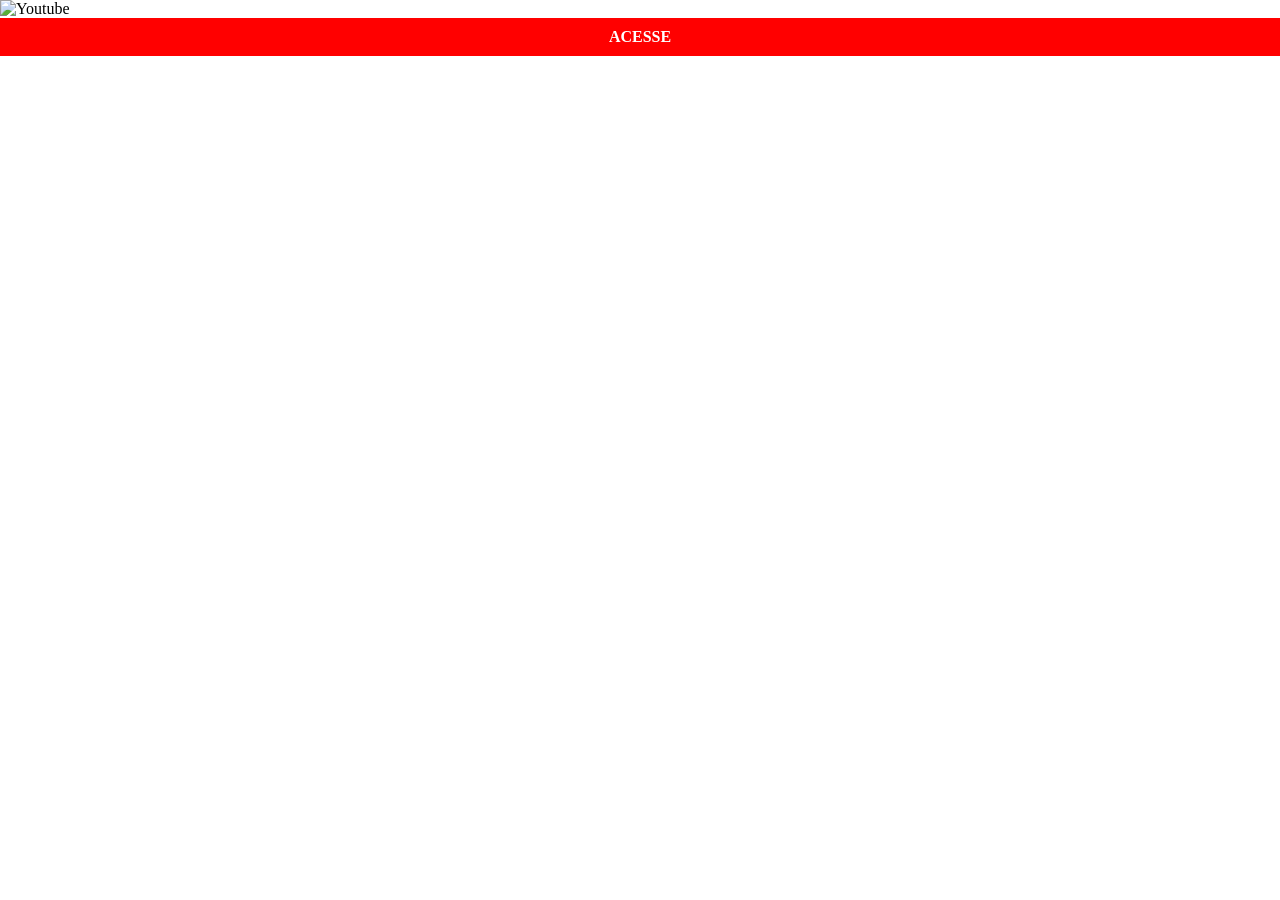
==== youtube.html @ 306395ea "paginas sociais" ====
<!DOCTYPE html>
<html lang="pt-br">
<head>
    <meta charset="UTF-8">
    <meta name="viewport" content="width=device-width, initial-scale=1.0">
    <title>Youtube</title>
    <link rel="stylesheet" href="estilo/social.css">
</head>
<body>
    <img src="imagens/tela-youtube.png" alt="Youtube">
    <a href="https://www.youtube.com/@DeiveLeonardoo" target="_blank">ACESSE</a>
</body>
</html>
---- estilo/social.css ----
@charset "UTF-8";

* {
    margin: 0;
    padding: 0;
}

img {
    width: 100vw;
}

a {
    display: block;
    background-color: red;
    color: white;
    padding: 10px;
    text-align: center;
    font-weight: bolder;
    text-decoration: none;
}

a:hover {
    background-color: darkred;
}
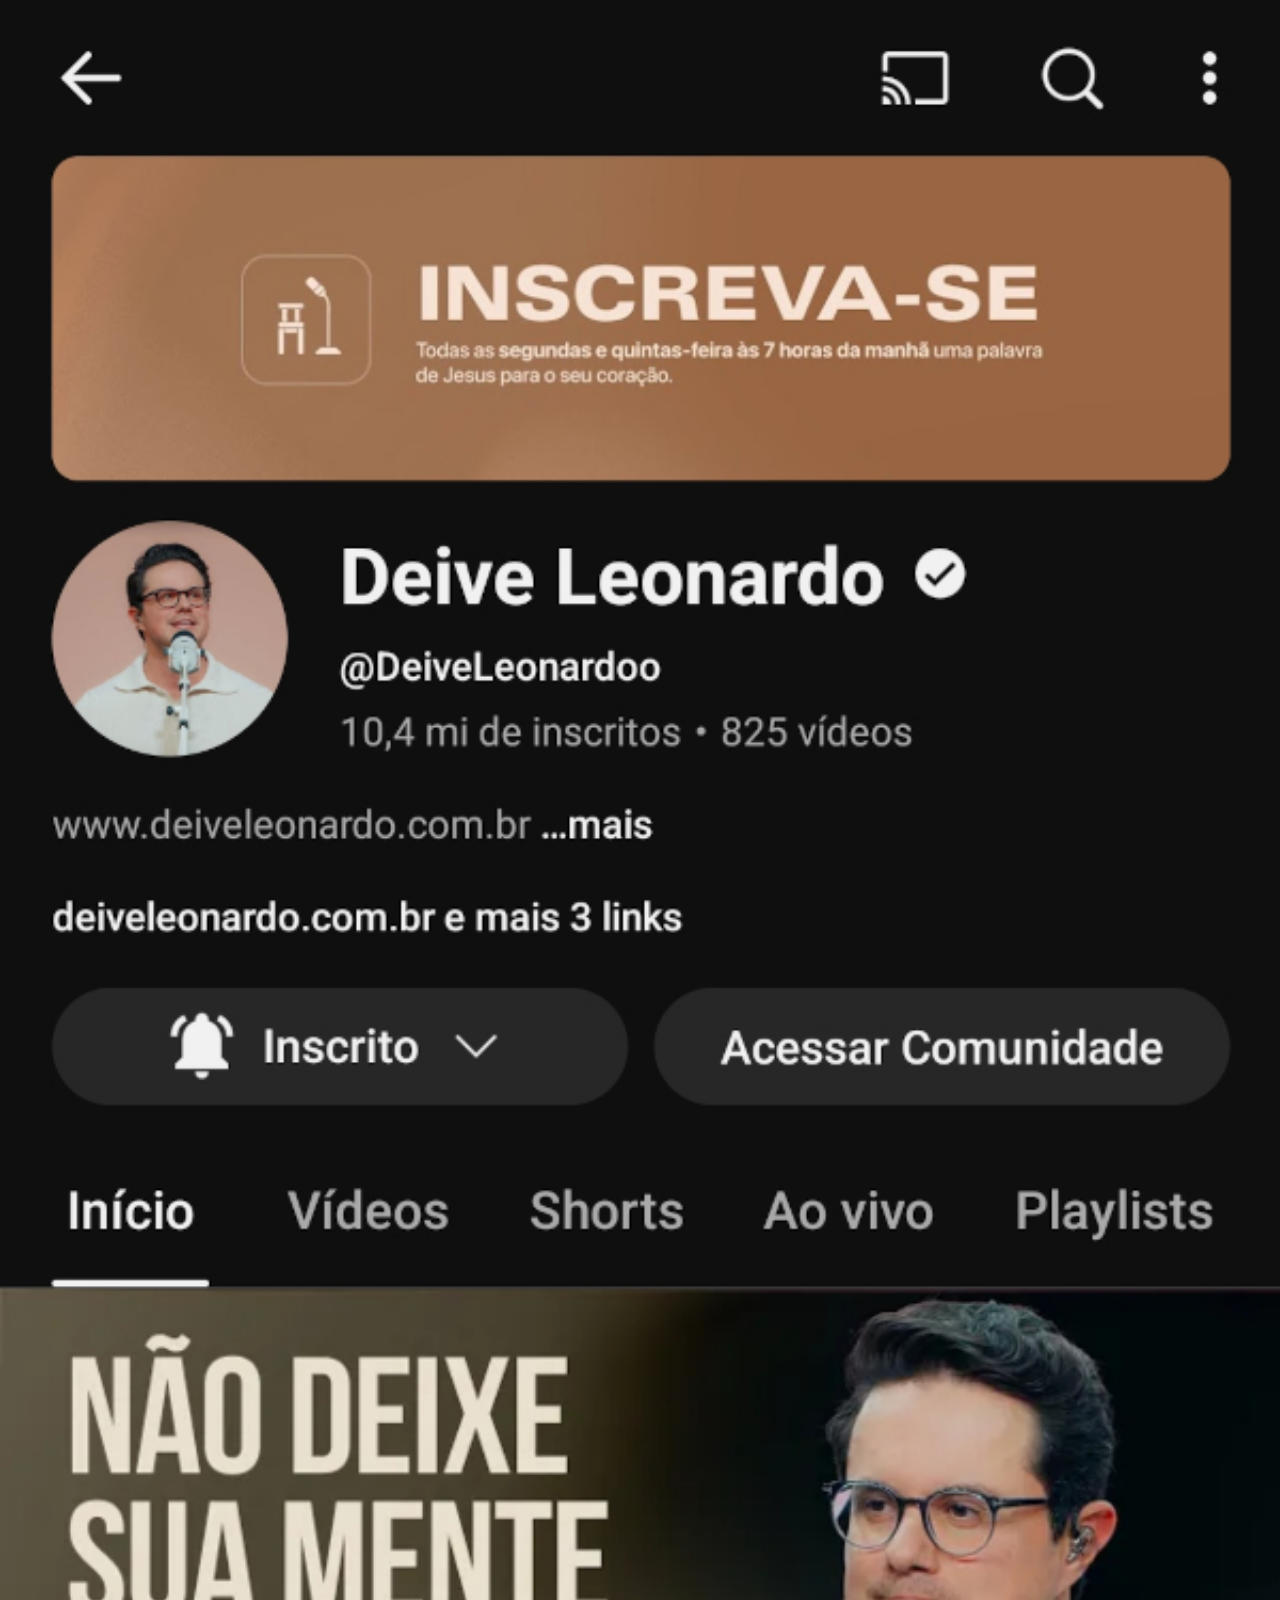
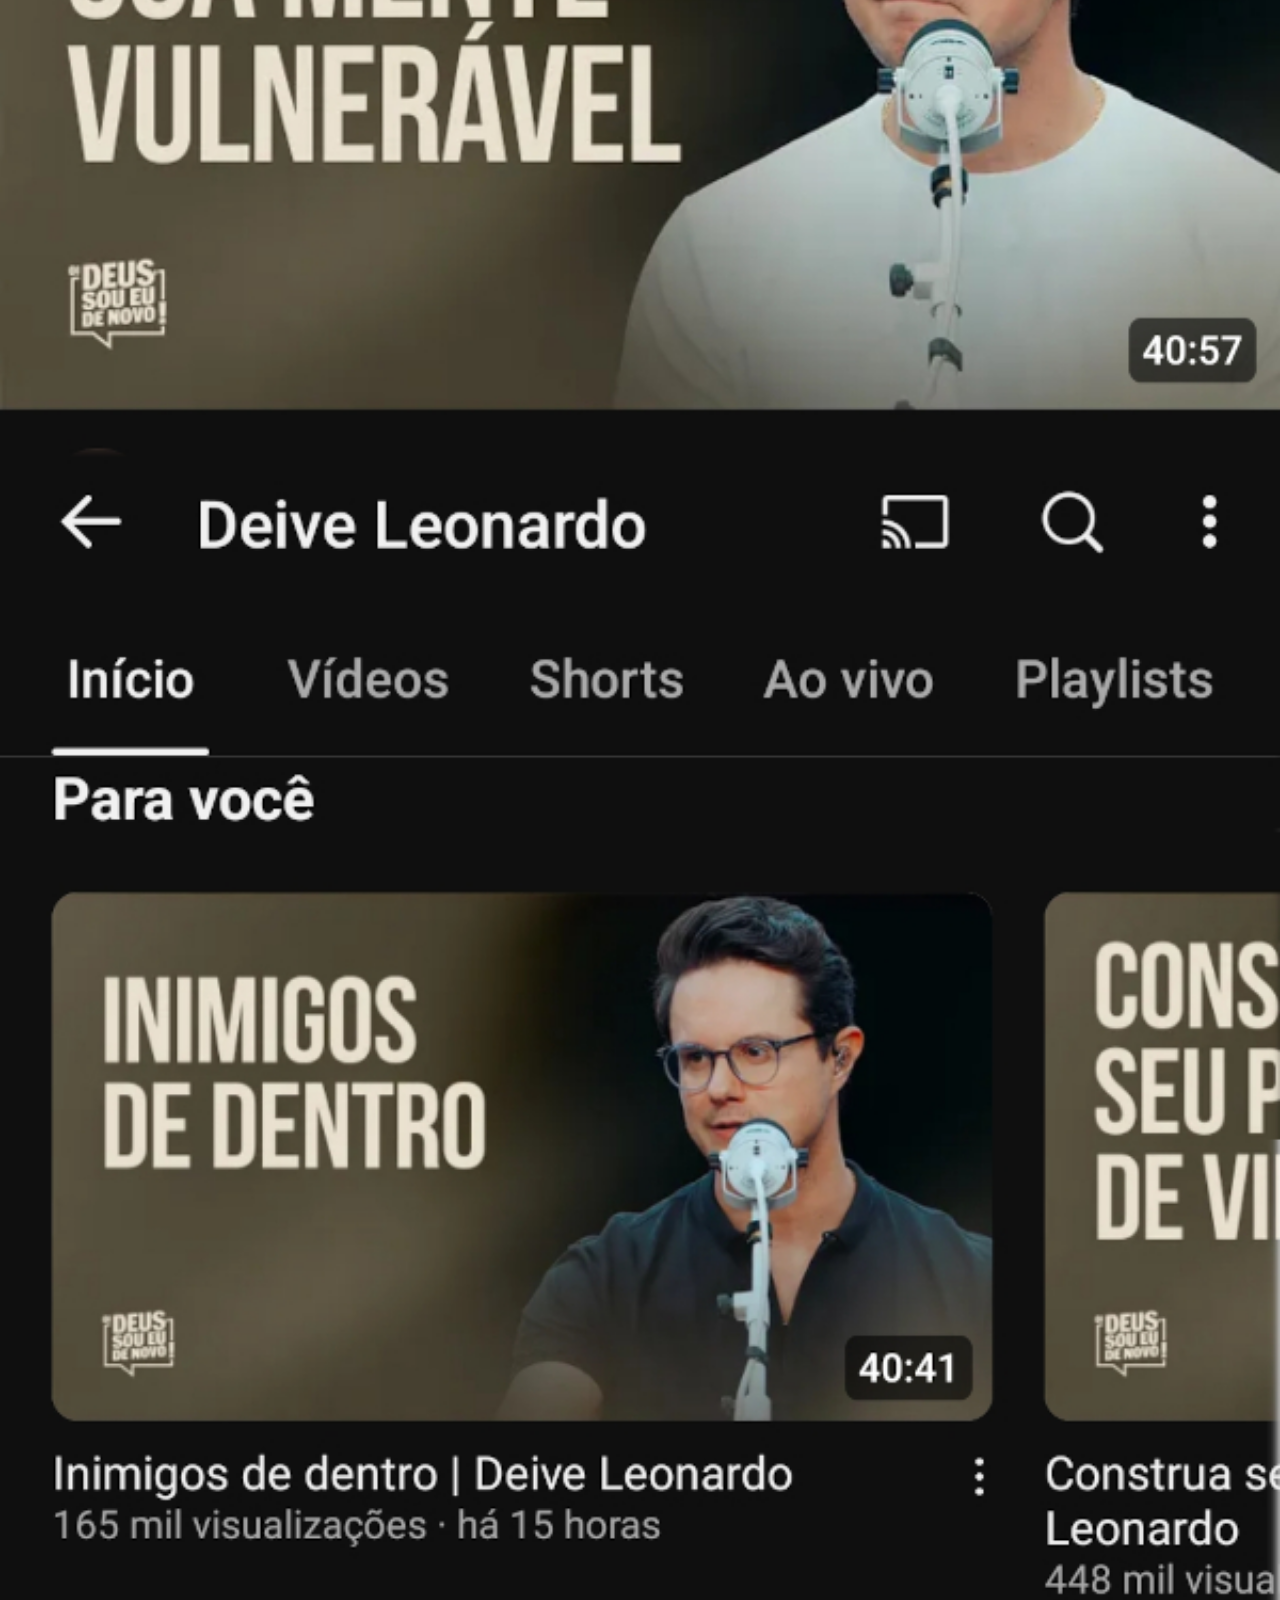
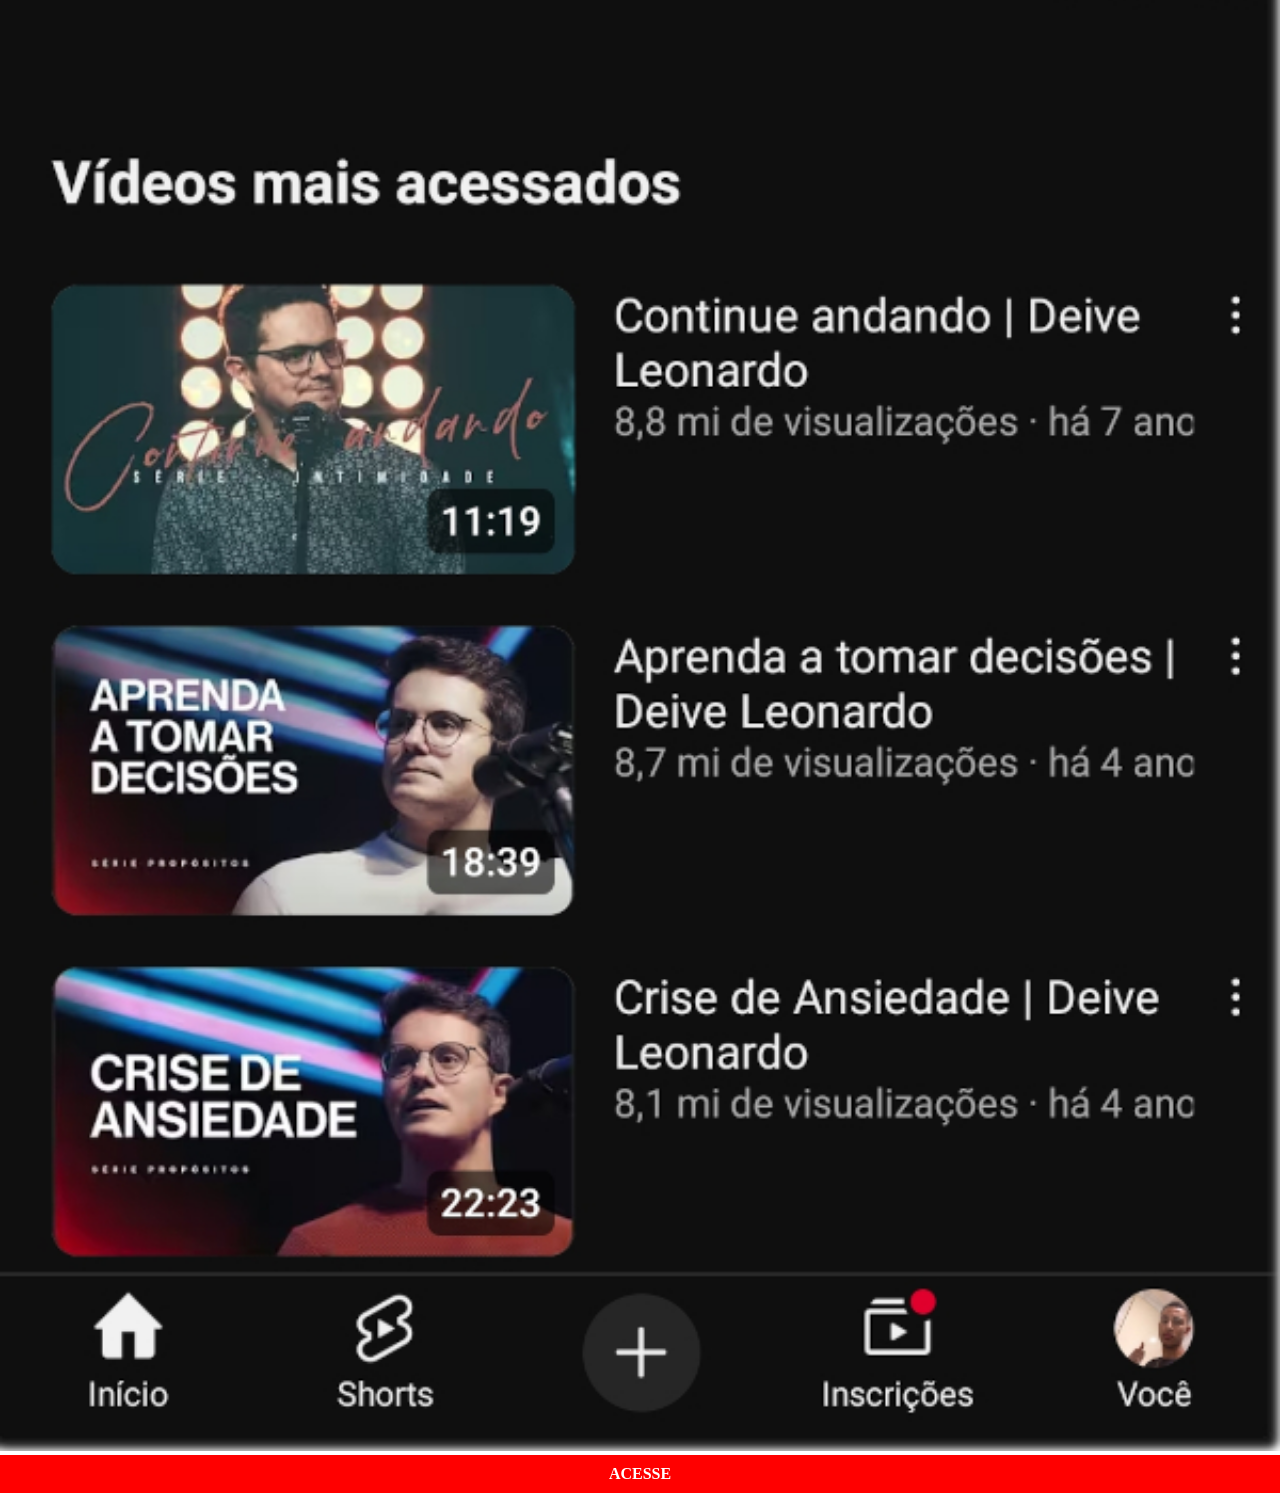
==== commit 238fac85: "novas imagens" ====
--- a/youtube.html
+++ b/youtube.html
@@ -7,7 +7,7 @@
     <link rel="stylesheet" href="estilo/social.css">
 </head>
 <body>
-    <img src="imagens/tela-youtube.png" alt="Youtube">
+    <img src="imagens/tela-youtube.jpg" alt="Youtube">
     <a href="https://www.youtube.com/@DeiveLeonardoo" target="_blank">ACESSE</a>
 </body>
 </html>
